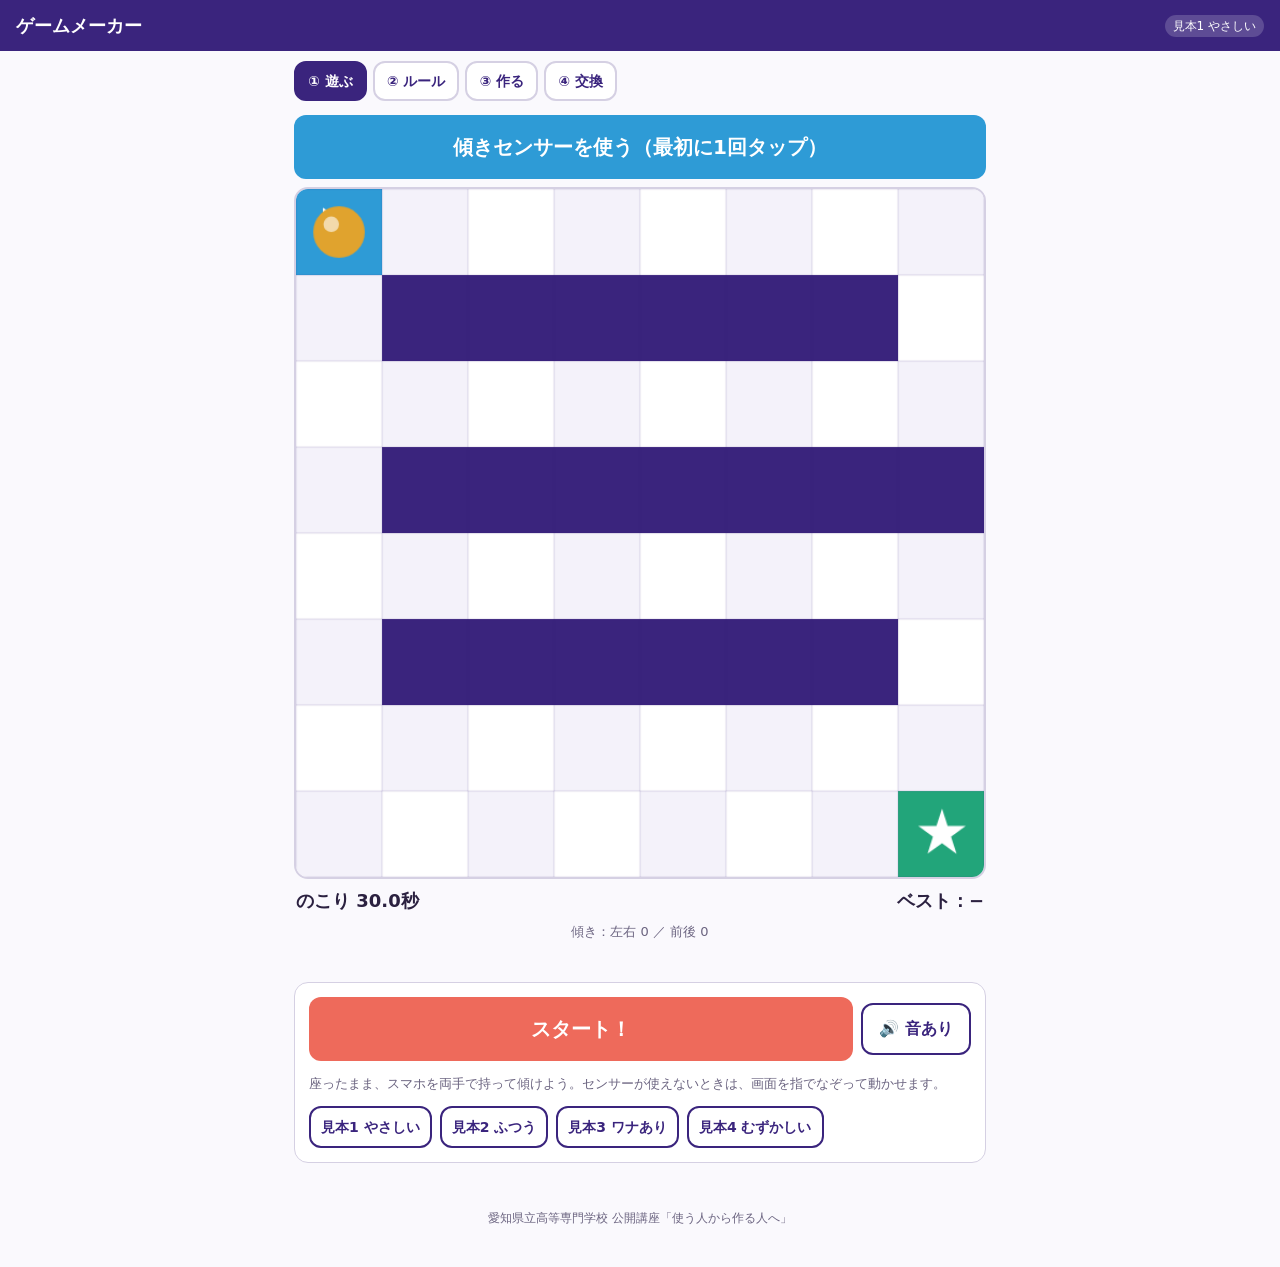
==== apps/game/index.html @ b2febe2c "第3弾ゲームに見本4（むずかしい）を追加、第2弾の写真クイズを7問にしぼる Co-Authored-By: Claude Opus 5.5 <noreply@anthropic.com> Claude" ====
<!DOCTYPE html>
<html lang="ja">
<head>
<meta charset="utf-8">
<meta name="viewport" content="width=device-width, initial-scale=1, maximum-scale=1, user-scalable=no">
<title>ゲームメーカー</title>
<link rel="stylesheet" href="../../common/style.css">
<style>
  #cv { width: 100%; aspect-ratio: 1/1; display: block; border-radius: 14px; background: #fff; touch-action: none; border: 2px solid var(--rule); }
  .hud { display: flex; justify-content: space-between; font-weight: 700; font-size: 18px; margin: 8px 2px; }
  .sensor { font-size: 13px; color: var(--sub); text-align: center; }
  .msg { text-align: center; font-size: 26px; font-weight: 800; min-height: 40px; }
  .tools { display: grid; grid-template-columns: repeat(5, 1fr); gap: 6px; }
  .tools button { font-size: 13px; min-height: 48px; padding: 4px; background: #fff; color: var(--ink); border: 2px solid var(--rule); flex-direction: column; gap: 0; }
  .tools button i { display: block; width: 20px; height: 20px; border-radius: 4px; margin-bottom: 2px; }
  .tools button.on { border-color: var(--pur); outline: 3px solid var(--amb); }
  .sl { display: grid; grid-template-columns: 90px 1fr 44px; gap: 8px; align-items: center; margin: 6px 0; }
  .sl b { font-size: 15px; } .sl span { font-weight: 700; text-align: right; }
  .topics button { font-size: 14px; min-height: 42px; padding: 6px 10px; }
  .grid8 { display: grid; grid-template-columns: repeat(8, 1fr); gap: 2px; font-family: ui-monospace, monospace; font-size: 16px; text-align: center; }
  .grid8 span { background: var(--pur-t); border-radius: 4px; padding: 2px 0; }
  .stages button { font-size: 14px; min-height: 42px; padding: 6px 10px; }
</style>
</head>
<body>
<header class="app"><h1>ゲームメーカー</h1><span class="tag" id="title">傾け迷路</span></header>
<nav class="tabs">
  <button data-tab="play" class="on">① 遊ぶ</button>
  <button data-tab="rule">② ルール</button>
  <button data-tab="edit">③ 作る</button>
  <button data-tab="share">④ 交換</button>
</nav>
<main>
  <button class="big sky" id="perm">傾きセンサーを使う（最初に1回タップ）</button>
  <div style="height:8px"></div>
  <canvas id="cv" width="640" height="640"></canvas>
  <div class="hud"><span id="tm">のこり 30.0秒</span><span id="best">ベスト：−</span></div>
  <div class="sensor" id="sensor">傾き：左右 0 ／ 前後 0</div>
  <div class="msg" id="msg"></div>

  <section id="play">
    <div class="card">
      <div class="row"><button class="big coral grow" id="go">スタート！</button><button class="ghost" id="snd" style="min-width:96px">🔊 音あり</button></div>
      <p class="muted">座ったまま、スマホを両手で持って傾けよう。センサーが使えないときは、画面を指でなぞって動かせます。</p>
      <div class="row stages" id="stages"></div>
    </div>
  </section>

  <section id="rule" class="hidden">
    <div class="card">
      <h2>ルールの数字を変えてみよう</h2>
      <div class="sl"><b>重力</b><input type="range" id="rg" min="0" max="10" value="5"><span id="vg">5</span></div>
      <div class="sl"><b>速さの上限</b><input type="range" id="rv" min="1" max="10" value="6"><span id="vv">6</span></div>
      <div class="sl"><b>制限時間</b><input type="range" id="rt" min="5" max="90" step="5" value="30"><span id="vt">30</span></div>
      <p class="note">数字を入れておく「箱」を、変数といいます。変えたら、すぐに遊んで確かめよう。</p>
      <p class="muted">お題に合うように、数字を変えてみよう</p>
      <div class="row topics">
        <button class="ghost" data-p="1,4,40">ふわふわ迷路</button><button class="ghost" data-p="6,10,30">スピード迷路</button><button class="ghost" data-p="5,6,10">あせる迷路</button>
      </div>
    </div>
  </section>

  <section id="edit" class="hidden">
    <div class="card">
      <h2>ステージを作ろう（8×8マス）</h2>
      <div class="tools" id="tools">
        <button data-c="1" class="on"><i style="background:#3A247D"></i>かべ</button>
        <button data-c="2"><i style="background:#2E9BD6"></i>スタート</button>
        <button data-c="3"><i style="background:#22A57A"></i>ゴール</button>
        <button data-c="4"><i style="background:#EE6A5B"></i>ワナ</button>
        <button data-c="0"><i style="background:#fff;border:1px solid #ccc"></i>消す</button>
      </div>
      <p class="muted">マスをタップして置きます。▶がスタート、★がゴール。ワナにふれるとスタートにもどります。</p>
      <div class="row topics" style="margin:6px 0">
        <span class="muted">お題：</span><button class="ghost" data-t="うずまき迷路">うずまき迷路</button><button class="ghost" data-t="ワナだらけ迷路">ワナだらけ迷路</button><button class="ghost" data-t="一本道？迷路">一本道？迷路</button>
      </div>
      <input type="text" id="sname" maxlength="16" placeholder="ステージの名前（本名は入れない）">
      <div style="height:8px"></div>
      <div class="row"><button class="mint grow" id="test">テストプレイ</button><button class="ghost" id="clear">全部消す</button></div>
      <p class="muted" id="emsg">自分で1回クリアできたら完成です。</p>
    </div>
    <div class="card">
      <h2>ステージは「データ」でできている</h2>
      <div class="grid8" id="data"></div>
      <p class="muted">0＝空き　1＝かべ　2＝スタート　3＝ゴール　4＝ワナ</p>
    </div>
  </section>

  <section id="share" class="hidden">
    <div class="card" style="text-align:center">
      <h2>QRコードで交換しよう</h2>
      <p class="muted">友達がこのQRコードをカメラで読むと、同じステージで遊べます。サーバーには保存しません。</p>
      <div class="qrbox"><canvas id="qr"></canvas></div>
      <p class="muted" id="qmsg"></p>
      <p class="note" style="text-align:left">QRコードに入れるのは、ステージのデータ（64マスの数字・ルールの数字・ステージの名前）だけ。本名・学校名・写真は入れません。</p>
    </div>
    <div class="card">
      <h2>遊んでもらったら、感想を伝えよう</h2>
      <p>① よかったところは？　② むずかしかったところは？　③ こうしたら、もっと楽しくなる！</p>
    </div>
  </section>
</main>
<footer class="app">愛知県立高等専門学校 公開講座「使う人から作る人へ」</footer>
<script src="../../common/qrcode.js"></script>
<script src="../../common/api.js"></script>
<script>
(function () {
  "use strict";
  var $ = function (id) { return document.getElementById(id); };
  var N = 8, cv = $("cv"), g = cv.getContext("2d"), CS = cv.width / N;
  var SAMPLES = [
    { name: "見本1 やさしい", g: 5, v: 6, t: 30, m: "2000000001111110000000000111111100000000011111100000000000000003" },
    { name: "見本2 ふつう", g: 5, v: 6, t: 30, m: "2000000011111110000010000110101101000000010111100001001011000113" },
    { name: "見本3 ワナあり", g: 6, v: 7, t: 25, m: "2000400001110110000000400111011000040000011101104000000001110003" },
    // 見本4：上級。じぐざぐの長い道で、まっすぐの道の横と曲がり角の外側にワナ（内側の角にはワナを置かない）。速さも上がる
    { name: "見本4 むずかしい", g: 7, v: 8, t: 30, m: "2000000111141101100000011011111140000001111141014000000413111111" }
  ];
  // ---- 効果音（音のファイルは使わず、その場で「ド・ミ・ソ」などの音を作る） ----
  var AC = null, soundOn = true, lastBump = 0;
  try { soundOn = localStorage.getItem("gm_sound") !== "0"; } catch (e) {}
  function ac() {
    if (!AC) { var C = window.AudioContext || window.webkitAudioContext; if (!C) return null; AC = new C(); }
    if (AC.state === "suspended") AC.resume();
    return AC;
  }
  function tone(freq, t0, dur, type, vol) {
    var a = ac(); if (!a || !soundOn) return;
    var o = a.createOscillator(), v = a.createGain(), s = a.currentTime + t0;
    o.type = type || "sine"; o.frequency.value = freq;
    v.gain.setValueAtTime(0.0001, s); v.gain.exponentialRampToValueAtTime(vol || 0.15, s + 0.01); v.gain.exponentialRampToValueAtTime(0.0001, s + dur);
    o.connect(v); v.connect(a.destination); o.start(s); o.stop(s + dur + 0.03);
  }
  var SND = {
    start: function () { tone(660, 0, 0.1, "square", 0.06); tone(880, 0.1, 0.12, "square", 0.06); },
    clear: function () { [523, 659, 784, 1047].forEach(function (f, i) { tone(f, i * 0.11, 0.2, "triangle", 0.18); }); },
    trap: function () { tone(330, 0, 0.12, "sawtooth", 0.08); tone(196, 0.12, 0.3, "sawtooth", 0.08); },
    timeup: function () { tone(392, 0, 0.2, "square", 0.07); tone(262, 0.22, 0.4, "square", 0.07); },
    bump: function () { var n = performance.now(); if (n - lastBump > 150) { lastBump = n; tone(150, 0, 0.06, "sine", 0.12); } }
  };
  function sndLabel() { $("snd").textContent = soundOn ? "🔊 音あり" : "🔇 音なし"; }
  var stage = null, editing = null, rules = { g: 5, v: 6, t: 30 }, tool = 1, clearedEdit = false;
  var ball = null, run = false, last = 0, left = 0, tilt = { x: 0, y: 0 }, touchTilt = null, fromEdit = false;

  // ---- タブ ----
  function tab(name) {
    Array.prototype.forEach.call(document.querySelectorAll(".tabs button"), function (x) { x.classList.toggle("on", x.getAttribute("data-tab") === name); });
    ["play", "rule", "edit", "share"].forEach(function (t) { $(t).classList.toggle("hidden", t !== name); });
    if (name === "edit") { stopGame(); draw(); showData(); }
    if (name === "share") makeQR();
  }
  Array.prototype.forEach.call(document.querySelectorAll(".tabs button"), function (b) { b.onclick = function () { tab(b.getAttribute("data-tab")); }; });

  // ---- ステージのデータ ----
  function parse(m) { var a = []; for (var i = 0; i < N * N; i++) a.push(+(m[i] || 0)); return a; }
  function load(s) { stopGame(); stage = { name: s.name, map: parse(s.m) }; rules = { g: s.g, v: s.v, t: s.t }; syncRules(); $("title").textContent = s.name; resetBall(); draw(); bestShow(); }
  function encode(name, map) { return "#s=" + map.join("") + "&g=" + rules.g + "&v=" + rules.v + "&t=" + rules.t + "&n=" + encodeURIComponent(name || "なまえなし"); }
  function fromHash() {
    var h = new URLSearchParams(location.hash.slice(1)); var m = h.get("s");
    if (!m || !/^[0-4]{64}$/.test(m)) return null;
    return { name: "友達のステージ：" + (h.get("n") || ""), m: m, g: clamp(+h.get("g"), 0, 10, 5), v: clamp(+h.get("v"), 1, 10, 6), t: clamp(+h.get("t"), 5, 90, 30) };
  }
  function clamp(x, a, b, d) { return isFinite(x) ? Math.max(a, Math.min(b, x)) : d; }
  SAMPLES.forEach(function (s) { var b = document.createElement("button"); b.className = "ghost"; b.textContent = s.name; b.onclick = function () { fromEdit = false; load(s); $("msg").textContent = ""; }; $("stages").appendChild(b); });

  // ---- ルール ----
  function syncRules() { $("rg").value = rules.g; $("rv").value = rules.v; $("rt").value = rules.t; $("vg").textContent = rules.g; $("vv").textContent = rules.v; $("vt").textContent = rules.t; left = rules.t; hud(); }
  ["g", "v", "t"].forEach(function (k) { $("r" + k).oninput = function () { rules[k] = +this.value; $("v" + k).textContent = this.value; if (k === "t") { left = rules.t; hud(); } }; });
  Array.prototype.forEach.call(document.querySelectorAll("[data-p]"), function (b) {
    b.onclick = function () { var p = b.getAttribute("data-p").split(","); rules = { g: +p[0], v: +p[1], t: +p[2] }; syncRules(); $("msg").textContent = b.textContent + "のルールにしました"; };
  });

  // ---- 傾きセンサー ----
  function onTilt(e) {
    var gx = e.gamma || 0, by = e.beta || 0;           // 左右（gamma）と前後（beta）
    tilt.x = Math.max(-30, Math.min(30, gx)) / 30; tilt.y = Math.max(-30, Math.min(30, by - 20)) / 30;   // 少し手前に傾けて持つのを「水平」とみなす
    $("sensor").textContent = "傾き：左右 " + Math.round(gx) + " ／ 前後 " + Math.round(by) + "（センサーの数字）";
  }
  $("perm").onclick = function () {
    var D = window.DeviceOrientationEvent;
    if (D && typeof D.requestPermission === "function") {
      D.requestPermission().then(function (s) { if (s === "granted") { window.addEventListener("deviceorientation", onTilt); $("perm").classList.add("hidden"); } else $("msg").textContent = "センサーが使えません。指で動かしてね"; })
        .catch(function () { $("msg").textContent = "センサーが使えません。指で動かしてね"; });
    } else if (D) { window.addEventListener("deviceorientation", onTilt); $("perm").classList.add("hidden"); }
    else $("msg").textContent = "このブラウザはセンサーが使えません。指で動かしてね";
  };
  // 指で動かす（センサーの代わり）
  var tp = null;
  cv.addEventListener("pointerdown", function (e) {
    if (!$("edit").classList.contains("hidden") && !run) { editTap(e); return; }
    tp = rel(e); touchTilt = { x: 0, y: 0 }; cv.setPointerCapture(e.pointerId);
  });
  cv.addEventListener("pointermove", function (e) { if (!tp) return; var p = rel(e); touchTilt = { x: Math.max(-1, Math.min(1, (p.x - tp.x) / 120)), y: Math.max(-1, Math.min(1, (p.y - tp.y) / 120)) }; });
  function endTouch() { tp = null; touchTilt = null; }
  cv.addEventListener("pointerup", endTouch); cv.addEventListener("pointercancel", endTouch);
  var keys = {};
  window.addEventListener("keydown", function (e) { keys[e.key] = 1; }); window.addEventListener("keyup", function (e) { delete keys[e.key]; });
  function rel(e) { var r = cv.getBoundingClientRect(); return { x: (e.clientX - r.left) * cv.width / r.width, y: (e.clientY - r.top) * cv.height / r.height }; }

  // ---- ゲーム ----
  function findCell(code) { var i = stage.map.indexOf(code); return i < 0 ? null : { x: i % N, y: Math.floor(i / N) }; }
  function resetBall() { var s = findCell(2) || { x: 0, y: 0 }; ball = { x: s.x + .5, y: s.y + .5, vx: 0, vy: 0, r: .3 }; }
  function cell(x, y) { if (x < 0 || y < 0 || x >= N || y >= N) return 1; return stage.map[y * N + x]; }
  function hitWall(x, y, r) {
    for (var cy = Math.floor(y - r); cy <= Math.floor(y + r); cy++) for (var cx = Math.floor(x - r); cx <= Math.floor(x + r); cx++) {
      if (cell(cx, cy) !== 1) continue;
      var nx = Math.max(cx, Math.min(x, cx + 1)), ny = Math.max(cy, Math.min(y, cy + 1));
      if ((nx - x) * (nx - x) + (ny - y) * (ny - y) < r * r) return true;
    }
    return false;
  }
  function hud() { $("tm").textContent = "のこり " + Math.max(0, left).toFixed(1) + "秒"; }
  function bestKey() { return "gm_best_" + (stage ? stage.map.join("") : "") + rules.g + rules.v + rules.t; }
  function bestShow() { var b = null; try { b = localStorage.getItem(bestKey()); } catch (e) {} $("best").textContent = "ベスト：" + (b ? (+b).toFixed(1) + "秒" : "−"); }
  function startGame() { if (!stage) return; resetBall(); left = rules.t; run = true; last = performance.now(); $("msg").textContent = ""; SND.start(); requestAnimationFrame(step); }
  function stopGame() { run = false; }
  $("go").onclick = function () { fromEdit = false; startGame(); };
  $("snd").onclick = function () { soundOn = !soundOn; try { localStorage.setItem("gm_sound", soundOn ? "1" : "0"); } catch (e) {} sndLabel(); if (soundOn) tone(660, 0, 0.1, "square", 0.06); };
  function step(now) {
    if (!run) return;
    var dt = Math.min(0.05, (now - last) / 1000); last = now;
    var t = touchTilt || tilt;
    if (keys.ArrowLeft || keys.ArrowRight || keys.ArrowUp || keys.ArrowDown) t = { x: (keys.ArrowRight ? 1 : 0) - (keys.ArrowLeft ? 1 : 0), y: (keys.ArrowDown ? 1 : 0) - (keys.ArrowUp ? 1 : 0) };
    var acc = rules.g * 2.2, vmax = rules.v * 0.9;
    ball.vx = (ball.vx + t.x * acc * dt) * 0.985; ball.vy = (ball.vy + t.y * acc * dt) * 0.985;
    var sp = Math.hypot(ball.vx, ball.vy); if (sp > vmax) { ball.vx *= vmax / sp; ball.vy *= vmax / sp; }
    // もし かべに当たったら、止める（x と y を別々に調べる）
    // もし かべに強く当たったら、「コツッ」と鳴らす
    var nx = ball.x + ball.vx * dt; if (hitWall(nx, ball.y, ball.r)) { if (Math.abs(ball.vx) > 1.5) SND.bump(); ball.vx = 0; } else ball.x = nx;
    var ny = ball.y + ball.vy * dt; if (hitWall(ball.x, ny, ball.r)) { if (Math.abs(ball.vy) > 1.5) SND.bump(); ball.vy = 0; } else ball.y = ny;
    var c = cell(Math.floor(ball.x), Math.floor(ball.y));
    if (c === 4) { resetBall(); SND.trap(); $("msg").textContent = "ワナ！ スタートにもどる"; }
    left -= dt; hud(); draw();
    if (c === 3) {
      run = false; SND.clear(); var tm = rules.t - left; $("msg").textContent = "クリア！ " + tm.toFixed(1) + "秒";
      try { var k = bestKey(), b = +localStorage.getItem(k); if (!b || tm < b) localStorage.setItem(k, tm.toFixed(2)); } catch (e) {}
      bestShow();
      if (fromEdit) { clearedEdit = true; $("emsg").textContent = "完成！「④ 交換」でQRコードにしよう。"; $("emsg").className = "ok"; }
      return;
    }
    if (left <= 0) { run = false; SND.timeup(); $("msg").textContent = "タイムアップ"; return; }
    requestAnimationFrame(step);
  }
  var COL = { 1: "#3A247D", 2: "#2E9BD6", 3: "#22A57A", 4: "#EE6A5B" };
  function draw() {
    var m = (!$("edit").classList.contains("hidden") && !run && editing) ? editing : (stage && stage.map);
    g.clearRect(0, 0, cv.width, cv.height);
    if (!m) return;
    for (var y = 0; y < N; y++) for (var x = 0; x < N; x++) {
      var c = m[y * N + x];
      g.fillStyle = c ? COL[c] : (((x + y) % 2) ? "#F4F2FA" : "#FFFFFF");
      g.fillRect(x * CS, y * CS, CS, CS);
      if (c === 3 || c === 2) { g.fillStyle = "#fff"; g.font = "bold " + (CS * .55) + "px sans-serif"; g.textAlign = "center"; g.textBaseline = "middle"; g.fillText(c === 3 ? "★" : "▶", x * CS + CS / 2, y * CS + CS / 2 + 2); }
      if (c === 4) { g.fillStyle = "#fff"; g.font = "bold " + (CS * .5) + "px sans-serif"; g.textAlign = "center"; g.textBaseline = "middle"; g.fillText("×", x * CS + CS / 2, y * CS + CS / 2); }
    }
    g.strokeStyle = "rgba(58,36,125,.15)"; g.lineWidth = 1;
    for (var i = 0; i <= N; i++) { g.beginPath(); g.moveTo(i * CS, 0); g.lineTo(i * CS, cv.height); g.stroke(); g.beginPath(); g.moveTo(0, i * CS); g.lineTo(cv.width, i * CS); g.stroke(); }
    if (ball && (run || $("edit").classList.contains("hidden"))) {
      g.fillStyle = "#E0A32E"; g.beginPath(); g.arc(ball.x * CS, ball.y * CS, ball.r * CS, 0, 7); g.fill();
      g.fillStyle = "rgba(255,255,255,.6)"; g.beginPath(); g.arc(ball.x * CS - ball.r * CS * .3, ball.y * CS - ball.r * CS * .3, ball.r * CS * .3, 0, 7); g.fill();
    }
  }

  // ---- ステージを作る ----
  editing = new Array(N * N).fill(0); editing[0] = 2; editing[N * N - 1] = 3;
  Array.prototype.forEach.call($("tools").querySelectorAll("button"), function (b) {
    b.onclick = function () { tool = +b.getAttribute("data-c"); Array.prototype.forEach.call($("tools").querySelectorAll("button"), function (x) { x.classList.toggle("on", x === b); }); };
  });
  Array.prototype.forEach.call(document.querySelectorAll("[data-t]"), function (b) { b.onclick = function () { $("sname").value = b.getAttribute("data-t"); }; });
  function editTap(e) {
    var p = rel(e), x = Math.floor(p.x / CS), y = Math.floor(p.y / CS); if (x < 0 || y < 0 || x >= N || y >= N) return;
    var i = y * N + x;
    if (tool === 2 || tool === 3) { var j = editing.indexOf(tool); if (j >= 0) editing[j] = 0; editing[i] = tool; }
    else if (tool === 1) editing[i] = editing[i] === 1 ? 0 : 1;
    else editing[i] = tool;
    clearedEdit = false; $("emsg").className = "muted"; $("emsg").textContent = "自分で1回クリアできたら完成です。";
    draw(); showData();
  }
  function showData() { $("data").innerHTML = editing.map(function (c) { return "<span>" + c + "</span>"; }).join(""); }
  function pathOK(m) {
    var s = m.indexOf(2), t = m.indexOf(3); if (s < 0 || t < 0) return false;
    var seen = {}, q = [s]; seen[s] = 1;
    while (q.length) { var i = q.shift(); if (i === t) return true; var x = i % N, y = Math.floor(i / N);
      [[1, 0], [-1, 0], [0, 1], [0, -1]].forEach(function (d) { var X = x + d[0], Y = y + d[1], j = Y * N + X; if (X >= 0 && Y >= 0 && X < N && Y < N && !seen[j] && m[j] !== 1 && m[j] !== 4) { seen[j] = 1; q.push(j); } }); }
    return false;
  }
  $("test").onclick = function () {
    if (editing.indexOf(2) < 0 || editing.indexOf(3) < 0) { $("emsg").className = "warn"; $("emsg").textContent = "スタートとゴールを置いてね。"; return; }
    if (!pathOK(editing)) { $("emsg").className = "warn"; $("emsg").textContent = "スタートからゴールまでの道がありません。かべを直そう。"; return; }
    stage = { name: $("sname").value || "わたしのステージ", map: editing.slice() }; $("title").textContent = stage.name;
    fromEdit = true; tab("play"); startGame();
  };
  $("clear").onclick = function () { editing = new Array(N * N).fill(0); clearedEdit = false; draw(); showData(); };

  // ---- 交換（QRコード） ----
  function makeQR() {
    var m = clearedEdit ? editing : (stage ? stage.map : editing);
    var name = clearedEdit ? ($("sname").value || "わたしのステージ") : (stage ? stage.name.replace(/^友達のステージ：/, "") : "");
    var url = location.href.split("#")[0] + encode(name, m);
    drawQR($("qr"), url, 280);
    $("qmsg").textContent = clearedEdit ? "あなたのステージ「" + name + "」" : "いま遊んでいるステージです（作ったステージは、テストプレイでクリアするとここに出ます）";
  }

  // ---- はじめ ----
  sndLabel();
  var h = fromHash(); load(h || SAMPLES[0]);
  if (h) $("msg").textContent = "友達のステージが届きました！ スタートを押そう";
  window.addEventListener("hashchange", function () { var x = fromHash(); if (x) { load(x); tab("play"); } });
  showData();
})();
</script>
</body>
</html>
---- common/style.css ----
/* 公開講座「使う人から作る人へ」 自作アプリ共通のデザイン（スマホ向け） */
:root {
  --pur: #3A247D; --pur-t: #ECE8F6;
  --sky: #2E9BD6; --sky-t: #E3F2FB;
  --mint: #22A57A; --mint-t: #E0F4EC;
  --amb: #E0A32E; --amb-t: #FCF1DC;
  --coral: #EE6A5B; --coral-t: #FDE7E4;
  --ink: #2B2140; --sub: #6B6480; --rule: #D5D0E3; --bg: #FAF9FD;
  --radius: 14px;
}
* { box-sizing: border-box; }
html, body { margin: 0; padding: 0; }
body {
  font-family: "Hiragino Sans", "Hiragino Kaku Gothic ProN", "Meiryo", "Noto Sans JP", system-ui, sans-serif;
  color: var(--ink); background: var(--bg); line-height: 1.5;
  -webkit-text-size-adjust: 100%; -webkit-tap-highlight-color: transparent;
}
header.app {
  background: var(--pur); color: #fff; padding: 12px 16px;
  display: flex; align-items: center; gap: 10px; position: sticky; top: 0; z-index: 10;
}
header.app h1 { font-size: 18px; margin: 0; font-weight: 700; flex: 1; }
header.app .tag { font-size: 12px; background: rgba(255,255,255,.18); padding: 2px 8px; border-radius: 99px; }
main { max-width: 720px; margin: 0 auto; padding: 14px; }
main.wide { max-width: 1280px; }
.card { background: #fff; border: 1px solid var(--rule); border-radius: var(--radius); padding: 14px; margin: 0 0 12px; }
.card h2 { font-size: 17px; margin: 0 0 8px; }
.muted { color: var(--sub); font-size: 13px; }
.row { display: flex; gap: 8px; flex-wrap: wrap; align-items: center; }
.grow { flex: 1; }
button, .btn {
  font: inherit; font-weight: 700; font-size: 16px; border: 0; border-radius: 12px;
  padding: 12px 16px; background: var(--pur); color: #fff; cursor: pointer; min-height: 48px;
  display: inline-flex; align-items: center; justify-content: center; gap: 6px; text-decoration: none;
}
button:active, .btn:active { transform: scale(.98); }
button:disabled { opacity: .45; }
button.sky { background: var(--sky); } button.mint { background: var(--mint); }
button.amb { background: var(--amb); } button.coral { background: var(--coral); }
button.ghost { background: #fff; color: var(--pur); border: 2px solid var(--pur); }
button.big { width: 100%; font-size: 20px; min-height: 64px; }
button.sel { outline: 4px solid var(--amb); outline-offset: 2px; }
input[type=text], select, textarea {
  font: inherit; font-size: 17px; width: 100%; padding: 10px 12px; border: 2px solid var(--rule);
  border-radius: 10px; background: #fff; color: var(--ink);
}
input[type=range] { width: 100%; accent-color: var(--pur); }
.tabs { display: flex; gap: 6px; overflow-x: auto; padding: 10px 14px 0; max-width: 720px; margin: 0 auto; }
.tabs button { background: #fff; color: var(--pur); border: 2px solid var(--rule); font-size: 14px; min-height: 40px; padding: 6px 12px; white-space: nowrap; }
.tabs button.on { background: var(--pur); color: #fff; border-color: var(--pur); }
.hidden { display: none !important; }
.note { background: var(--amb-t); border-radius: 10px; padding: 10px 12px; font-size: 14px; }
.ok { background: var(--mint-t); border-radius: 10px; padding: 10px 12px; }
.warn { background: var(--coral-t); border-radius: 10px; padding: 10px 12px; }
.bar { height: 30px; background: var(--pur-t); border-radius: 8px; overflow: hidden; position: relative; }
.bar > i { display: block; height: 100%; background: var(--sky); transition: width .4s; }
.bar > b { position: absolute; left: 10px; right: 6.8em; top: 4px; font-size: 15px; white-space: nowrap; overflow: hidden; text-overflow: ellipsis; }
.bar > span { position: absolute; right: 10px; top: 4px; font-size: 15px; font-weight: 700; }
.status { position: fixed; right: 10px; bottom: 10px; font-size: 12px; padding: 4px 10px; border-radius: 99px; background: #fff; border: 1px solid var(--rule); color: var(--sub); z-index: 20; }
.status.online::before { content: "● "; color: var(--mint); }
.status.local::before { content: "● "; color: var(--amb); }
.status.error::before { content: "● "; color: var(--coral); }
.qrbox { background: #fff; padding: 10px; border-radius: 12px; display: inline-block; }
.qrbox canvas, .qrbox img { display: block; }
video, canvas { max-width: 100%; }
.cam { width: 100%; border-radius: 12px; background: #111; aspect-ratio: 4 / 3; object-fit: cover; display: block; }
footer.app { text-align: center; color: var(--sub); font-size: 12px; padding: 20px 10px 40px; }
footer.app a { color: var(--sub); }
/* 先生の画面（スクリーンに映す） */
body.screen { font-size: 20px; }
body.screen header.app h1 { font-size: 24px; }
body.screen .bar { height: 54px; } body.screen .bar > b, body.screen .bar > span { font-size: 24px; top: 11px; }
body.screen .note, body.screen .ok, body.screen .warn { font-size: 20px; }
body.screen .muted { font-size: 15px; }
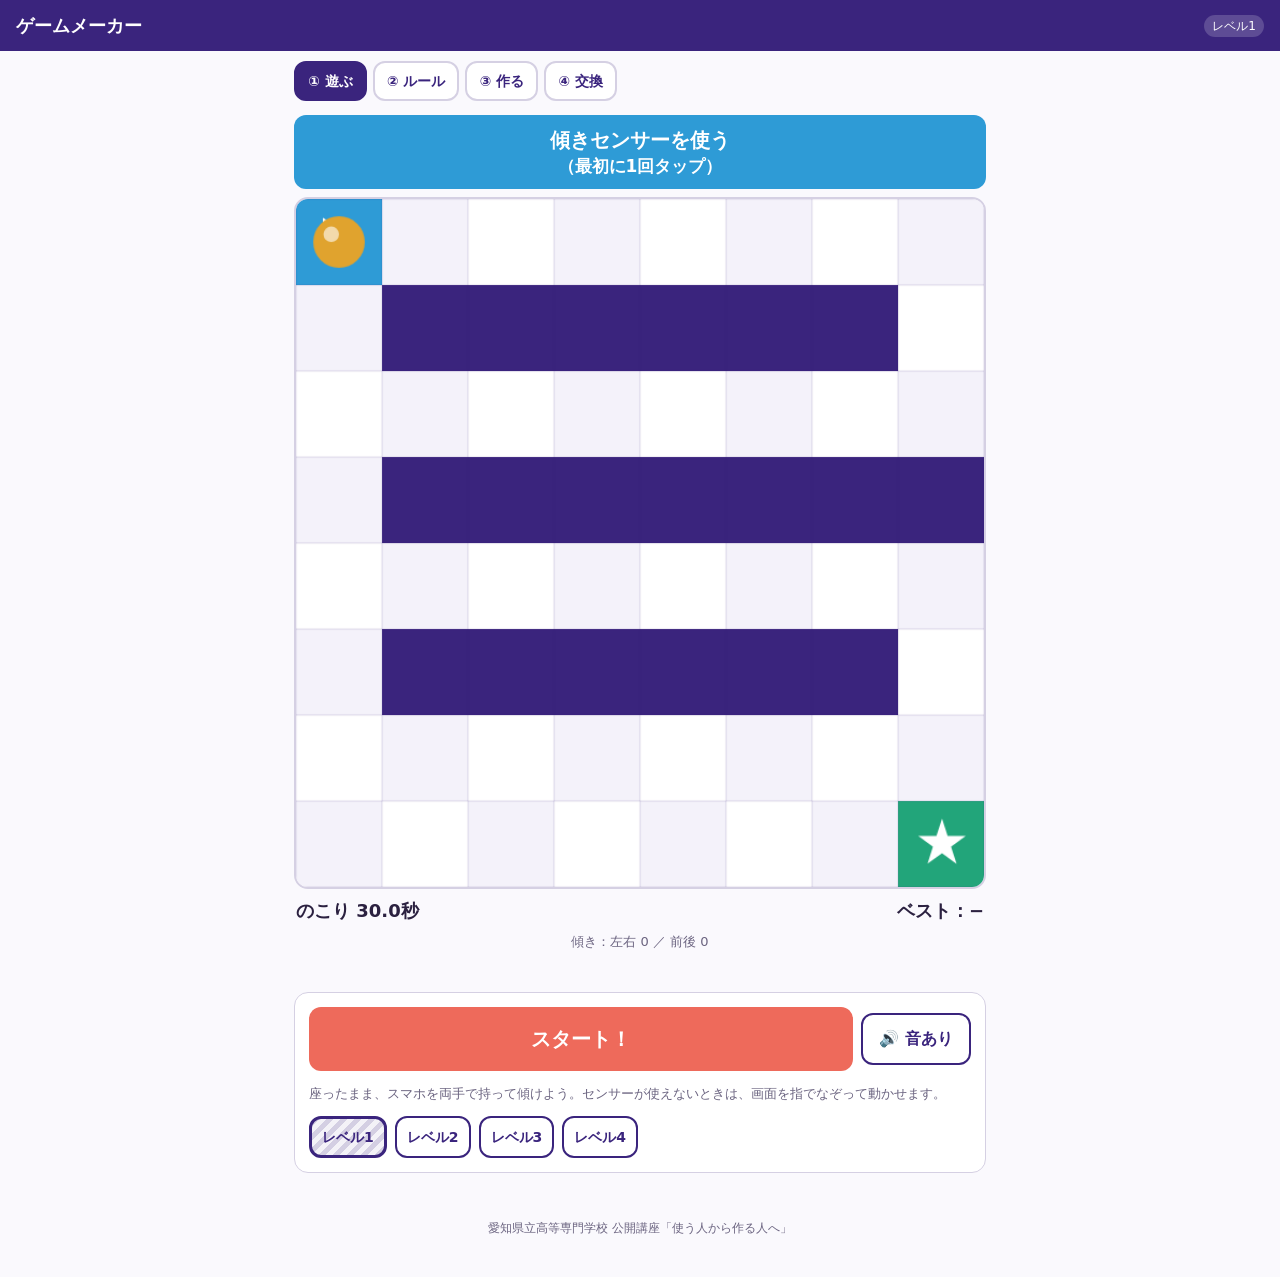
==== commit 7f1e19b6: "ゲーム：見本をレベル1〜4に（レベル4は新しい広い迷路）、選んだレベルに網掛け、傾きセンサーのボタンを2行・点滅に Co-Authored-By: Claude Opus 5.5 <noreply@a" ====
--- a/apps/game/index.html
+++ b/apps/game/index.html
@@ -20,6 +20,16 @@
   .grid8 { display: grid; grid-template-columns: repeat(8, 1fr); gap: 2px; font-family: ui-monospace, monospace; font-size: 16px; text-align: center; }
   .grid8 span { background: var(--pur-t); border-radius: 4px; padding: 2px 0; }
   .stages button { font-size: 14px; min-height: 42px; padding: 6px 10px; }
+  /* 選んでいるレベル：網掛け（ななめの線）と太い枠 */
+  .stages button.on { background: repeating-linear-gradient(135deg, rgba(58,36,125,.22) 0 5px, rgba(58,36,125,.06) 5px 10px); border-width: 3px; }
+  /* 傾きセンサーのボタン：2行にして、点滅（ゆっくり明るさと光の輪が変わる）で目立たせる */
+  #perm { flex-direction: column; gap: 2px; line-height: 1.3; animation: permBlink 1.2s ease-in-out infinite; }
+  #perm small { display: block; font-size: .85em; }
+  @keyframes permBlink {
+    0%, 100% { background: var(--sky); box-shadow: 0 0 0 0 rgba(224,163,46,.9); }
+    50% { background: #E0A32E; box-shadow: 0 0 0 10px rgba(224,163,46,0); }
+  }
+  @media (prefers-reduced-motion: reduce) { #perm { animation: none; outline: 4px solid #E0A32E; } }
 </style>
 </head>
 <body>
@@ -31,7 +41,7 @@
   <button data-tab="share">④ 交換</button>
 </nav>
 <main>
-  <button class="big sky" id="perm">傾きセンサーを使う（最初に1回タップ）</button>
+  <button class="big sky" id="perm">傾きセンサーを使う<small>（最初に1回タップ）</small></button>
   <div style="height:8px"></div>
   <canvas id="cv" width="640" height="640"></canvas>
   <div class="hud"><span id="tm">のこり 30.0秒</span><span id="best">ベスト：−</span></div>
@@ -109,11 +119,13 @@
   var $ = function (id) { return document.getElementById(id); };
   var N = 8, cv = $("cv"), g = cv.getContext("2d"), CS = cv.width / N;
   var SAMPLES = [
-    { name: "見本1 やさしい", g: 5, v: 6, t: 30, m: "2000000001111110000000000111111100000000011111100000000000000003" },
-    { name: "見本2 ふつう", g: 5, v: 6, t: 30, m: "2000000011111110000010000110101101000000010111100001001011000113" },
-    { name: "見本3 ワナあり", g: 6, v: 7, t: 25, m: "2000400001110110000000400111011000040000011101104000000001110003" },
-    // 見本4：上級。じぐざぐの長い道で、まっすぐの道の横と曲がり角の外側にワナ（内側の角にはワナを置かない）。速さも上がる
-    { name: "見本4 むずかしい", g: 7, v: 8, t: 30, m: "2000000111141101100000011011111140000001111141014000000413111111" }
+    { name: "レベル1", g: 5, v: 6, t: 30, m: "2000000001111110000000000111111100000000011111100000000000000003" },
+    // レベル2：曲がり角の先の通路に「行き止まりのワナ」。勢いよく行き過ぎるとワナ。手前でブレーキをかけて曲がる
+    { name: "レベル2", g: 6, v: 7, t: 35, m: "2000004111111011140000111101141111000004114111014000000113111141" },
+    // レベル3：通路の中のワナをよけて進む
+    { name: "レベル3", g: 6, v: 7, t: 25, m: "2000400001110110000000400111011000040000011101104000000001110003" },
+    // レベル4：広い迷路。道がいくつもあり、通路の中のワナをよけながら近道を探す
+    { name: "レベル4", g: 6, v: 7, t: 35, m: "2000400001110110000000400141011000040004010101104000000001114003" }
   ];
   // ---- 効果音（音のファイルは使わず、その場で「ド・ミ・ソ」などの音を作る） ----
   var AC = null, soundOn = true, lastBump = 0;
@@ -152,7 +164,7 @@
 
   // ---- ステージのデータ ----
   function parse(m) { var a = []; for (var i = 0; i < N * N; i++) a.push(+(m[i] || 0)); return a; }
-  function load(s) { stopGame(); stage = { name: s.name, map: parse(s.m) }; rules = { g: s.g, v: s.v, t: s.t }; syncRules(); $("title").textContent = s.name; resetBall(); draw(); bestShow(); }
+  function load(s) { stopGame(); stage = { name: s.name, map: parse(s.m) }; markStage(s.name); rules = { g: s.g, v: s.v, t: s.t }; syncRules(); $("title").textContent = s.name; resetBall(); draw(); bestShow(); }
   function encode(name, map) { return "#s=" + map.join("") + "&g=" + rules.g + "&v=" + rules.v + "&t=" + rules.t + "&n=" + encodeURIComponent(name || "なまえなし"); }
   function fromHash() {
     var h = new URLSearchParams(location.hash.slice(1)); var m = h.get("s");
@@ -160,6 +172,7 @@
     return { name: "友達のステージ：" + (h.get("n") || ""), m: m, g: clamp(+h.get("g"), 0, 10, 5), v: clamp(+h.get("v"), 1, 10, 6), t: clamp(+h.get("t"), 5, 90, 30) };
   }
   function clamp(x, a, b, d) { return isFinite(x) ? Math.max(a, Math.min(b, x)) : d; }
+  function markStage(name) { Array.prototype.forEach.call($("stages").querySelectorAll("button"), function (x) { x.classList.toggle("on", x.textContent === name); }); }
   SAMPLES.forEach(function (s) { var b = document.createElement("button"); b.className = "ghost"; b.textContent = s.name; b.onclick = function () { fromEdit = false; load(s); $("msg").textContent = ""; }; $("stages").appendChild(b); });
 
   // ---- ルール ----
@@ -286,7 +299,7 @@
   $("test").onclick = function () {
     if (editing.indexOf(2) < 0 || editing.indexOf(3) < 0) { $("emsg").className = "warn"; $("emsg").textContent = "スタートとゴールを置いてね。"; return; }
     if (!pathOK(editing)) { $("emsg").className = "warn"; $("emsg").textContent = "スタートからゴールまでの道がありません。かべを直そう。"; return; }
-    stage = { name: $("sname").value || "わたしのステージ", map: editing.slice() }; $("title").textContent = stage.name;
+    stage = { name: $("sname").value || "わたしのステージ", map: editing.slice() }; $("title").textContent = stage.name; markStage("");
     fromEdit = true; tab("play"); startGame();
   };
   $("clear").onclick = function () { editing = new Array(N * N).fill(0); clearedEdit = false; draw(); showData(); };
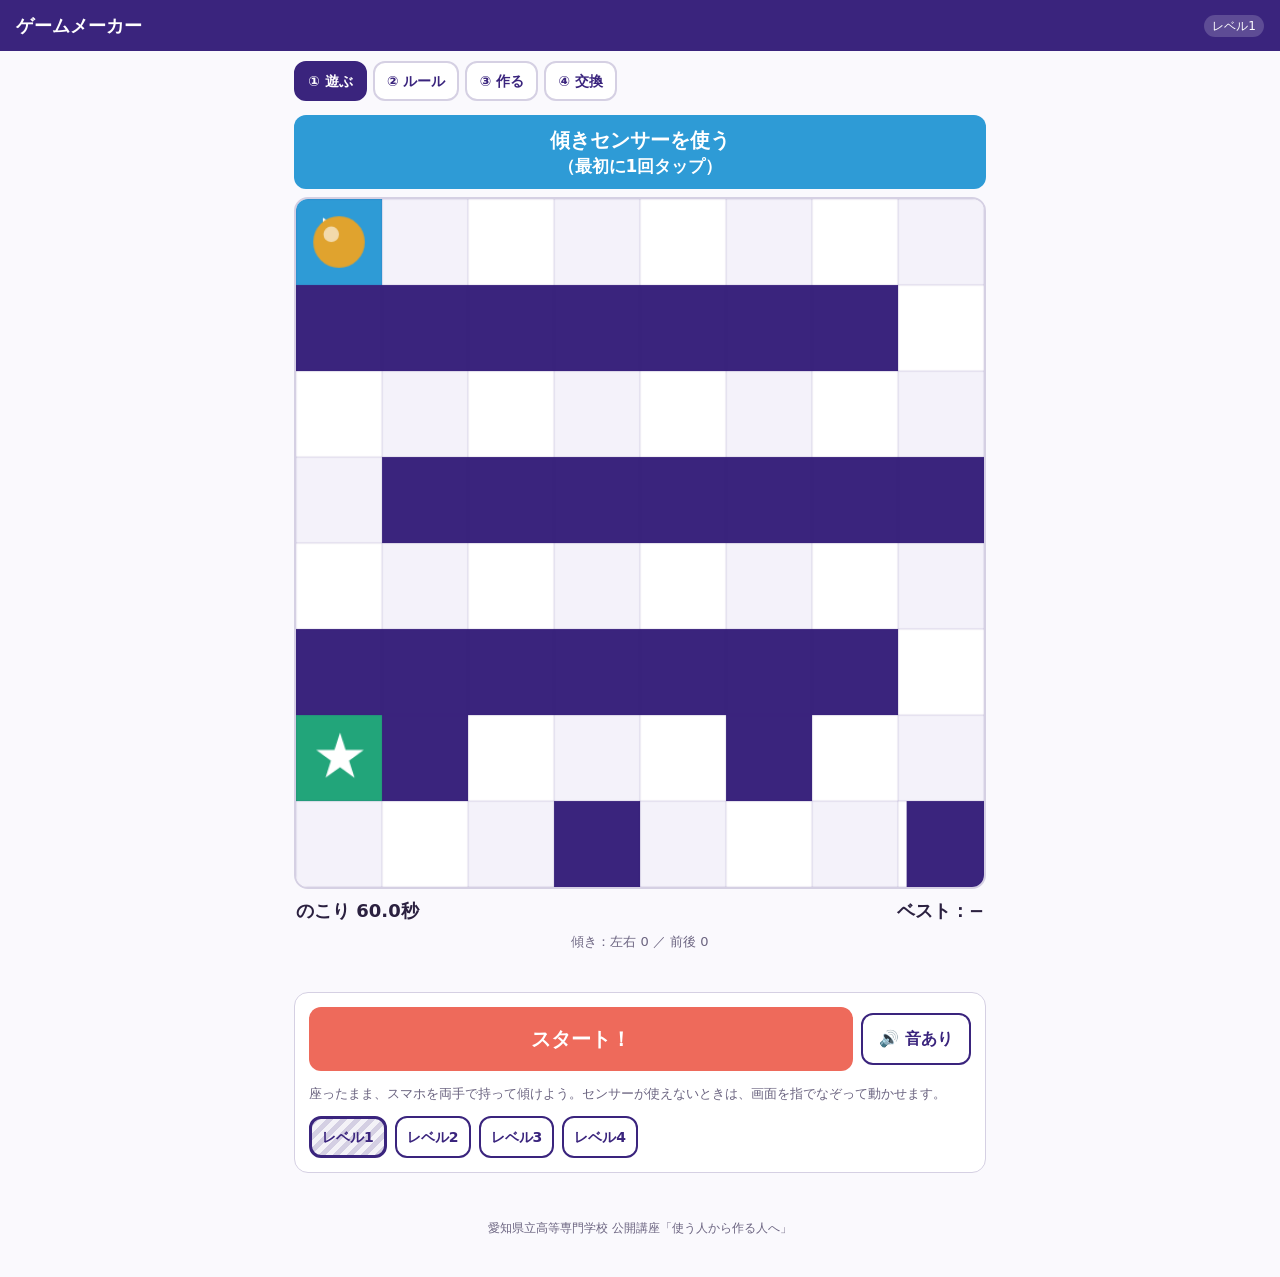
==== commit 24502aa1: "レベル1を先生の図のとおりに（長いじぐざぐ道・制限時間60秒） Co-Authored-By: Claude Opus 5.5 <noreply@anthropic.com> Claude-Sessi" ====
--- a/apps/game/index.html
+++ b/apps/game/index.html
@@ -119,13 +119,16 @@
   var $ = function (id) { return document.getElementById(id); };
   var N = 8, cv = $("cv"), g = cv.getContext("2d"), CS = cv.width / N;
   var SAMPLES = [
-    { name: "レベル1", g: 5, v: 6, t: 30, m: "2000000001111110000000000111111100000000011111100000000000000003" },
+    // レベル1：長いじぐざぐ道（ワナなし）。最後は下の段をぬってゴールへ。だれでも1分以内にクリアできるように制限時間は60秒
+    { name: "レベル1", g: 5, v: 6, t: 60, m: "2000000011111110000000000111111100000000111111103100010000010001", parts: { "7,7": [.1, 0, .9, 1] } },
     // レベル2：曲がり角の先の通路に「行き止まりのワナ」。勢いよく行き過ぎるとワナ。手前でブレーキをかけて曲がる
     { name: "レベル2", g: 6, v: 7, t: 35, m: "2000004111111011140000111101141111000004114111014000000113111141" },
     // レベル3：通路の中のワナをよけて進む
     { name: "レベル3", g: 6, v: 7, t: 25, m: "2000400001110110000000400111011000040000011101104000000001110003" },
     // レベル4：広い迷路。道がいくつもあり、通路の中のワナをよけながら近道を探す
-    { name: "レベル4", g: 6, v: 7, t: 35, m: "2000400001110110000000400141011000040004010101104000000001114003" }
+    // parts：そのマスの中で、かべやワナがある部分だけを [左, 上, はば, 高さ]（1マス＝1）で書く。のこりは通れる（へこみ）
+    { name: "レベル4", g: 6, v: 7, t: 35, m: "2000400001110110000000400141011000040004010101104000000001414003",
+      parts: { "2,3": [.05, .2, .95, .8], "3,4": [0, 0, .7, 1] } }
   ];
   // ---- 効果音（音のファイルは使わず、その場で「ド・ミ・ソ」などの音を作る） ----
   var AC = null, soundOn = true, lastBump = 0;
@@ -164,12 +167,18 @@
 
   // ---- ステージのデータ ----
   function parse(m) { var a = []; for (var i = 0; i < N * N; i++) a.push(+(m[i] || 0)); return a; }
-  function load(s) { stopGame(); stage = { name: s.name, map: parse(s.m) }; markStage(s.name); rules = { g: s.g, v: s.v, t: s.t }; syncRules(); $("title").textContent = s.name; resetBall(); draw(); bestShow(); }
-  function encode(name, map) { return "#s=" + map.join("") + "&g=" + rules.g + "&v=" + rules.v + "&t=" + rules.t + "&n=" + encodeURIComponent(name || "なまえなし"); }
+  function load(s) { stopGame(); stage = { name: s.name, map: parse(s.m), parts: s.parts || {} }; markStage(s.name); rules = { g: s.g, v: s.v, t: s.t }; syncRules(); $("title").textContent = s.name; resetBall(); draw(); bestShow(); }
+  function partsText(p) { return Object.keys(p || {}).map(function (k) { return k + ":" + p[k].join(","); }).join(";"); }
+  function partsParse(t) {
+    var p = {}; (t || "").split(";").forEach(function (u) { var a = u.split(":"); if (a.length !== 2 || !/^[0-7],[0-7]$/.test(a[0])) return;
+      var v = a[1].split(",").map(Number); if (v.length === 4 && v.every(function (n) { return isFinite(n) && n >= 0 && n <= 1; })) p[a[0]] = v; });
+    return p;
+  }
+  function encode(name, map, parts) { var pt = partsText(parts); return "#s=" + map.join("") + (pt ? "&p=" + pt : "") + "&g=" + rules.g + "&v=" + rules.v + "&t=" + rules.t + "&n=" + encodeURIComponent(name || "なまえなし"); }
   function fromHash() {
     var h = new URLSearchParams(location.hash.slice(1)); var m = h.get("s");
     if (!m || !/^[0-4]{64}$/.test(m)) return null;
-    return { name: "友達のステージ：" + (h.get("n") || ""), m: m, g: clamp(+h.get("g"), 0, 10, 5), v: clamp(+h.get("v"), 1, 10, 6), t: clamp(+h.get("t"), 5, 90, 30) };
+    return { name: "友達のステージ：" + (h.get("n") || ""), m: m, parts: partsParse(h.get("p")), g: clamp(+h.get("g"), 0, 10, 5), v: clamp(+h.get("v"), 1, 10, 6), t: clamp(+h.get("t"), 5, 90, 30) };
   }
   function clamp(x, a, b, d) { return isFinite(x) ? Math.max(a, Math.min(b, x)) : d; }
   function markStage(name) { Array.prototype.forEach.call($("stages").querySelectorAll("button"), function (x) { x.classList.toggle("on", x.textContent === name); }); }
@@ -213,16 +222,20 @@
   function findCell(code) { var i = stage.map.indexOf(code); return i < 0 ? null : { x: i % N, y: Math.floor(i / N) }; }
   function resetBall() { var s = findCell(2) || { x: 0, y: 0 }; ball = { x: s.x + .5, y: s.y + .5, vx: 0, vy: 0, r: .3 }; }
   function cell(x, y) { if (x < 0 || y < 0 || x >= N || y >= N) return 1; return stage.map[y * N + x]; }
+  // そのマスで、かべ・ワナがある四角（へこみがあれば一部だけ）
+  function box(cx, cy) { var p = stage && stage.parts && stage.parts[cx + "," + cy]; return p ? [cx + p[0], cy + p[1], p[2], p[3]] : [cx, cy, 1, 1]; }
+  function inBox(x, y, b) { return x >= b[0] && x < b[0] + b[2] && y >= b[1] && y < b[1] + b[3]; }
   function hitWall(x, y, r) {
     for (var cy = Math.floor(y - r); cy <= Math.floor(y + r); cy++) for (var cx = Math.floor(x - r); cx <= Math.floor(x + r); cx++) {
       if (cell(cx, cy) !== 1) continue;
-      var nx = Math.max(cx, Math.min(x, cx + 1)), ny = Math.max(cy, Math.min(y, cy + 1));
+      var b = box(cx, cy);
+      var nx = Math.max(b[0], Math.min(x, b[0] + b[2])), ny = Math.max(b[1], Math.min(y, b[1] + b[3]));
       if ((nx - x) * (nx - x) + (ny - y) * (ny - y) < r * r) return true;
     }
     return false;
   }
   function hud() { $("tm").textContent = "のこり " + Math.max(0, left).toFixed(1) + "秒"; }
-  function bestKey() { return "gm_best_" + (stage ? stage.map.join("") : "") + rules.g + rules.v + rules.t; }
+  function bestKey() { return "gm_best_" + (stage ? stage.map.join("") + partsText(stage.parts) : "") + rules.g + rules.v + rules.t; }
   function bestShow() { var b = null; try { b = localStorage.getItem(bestKey()); } catch (e) {} $("best").textContent = "ベスト：" + (b ? (+b).toFixed(1) + "秒" : "−"); }
   function startGame() { if (!stage) return; resetBall(); left = rules.t; run = true; last = performance.now(); $("msg").textContent = ""; SND.start(); requestAnimationFrame(step); }
   function stopGame() { run = false; }
@@ -241,7 +254,7 @@
     var nx = ball.x + ball.vx * dt; if (hitWall(nx, ball.y, ball.r)) { if (Math.abs(ball.vx) > 1.5) SND.bump(); ball.vx = 0; } else ball.x = nx;
     var ny = ball.y + ball.vy * dt; if (hitWall(ball.x, ny, ball.r)) { if (Math.abs(ball.vy) > 1.5) SND.bump(); ball.vy = 0; } else ball.y = ny;
     var c = cell(Math.floor(ball.x), Math.floor(ball.y));
-    if (c === 4) { resetBall(); SND.trap(); $("msg").textContent = "ワナ！ スタートにもどる"; }
+    if (c === 4 && inBox(ball.x, ball.y, box(Math.floor(ball.x), Math.floor(ball.y)))) { resetBall(); SND.trap(); $("msg").textContent = "ワナ！ スタートにもどる"; }
     left -= dt; hud(); draw();
     if (c === 3) {
       run = false; SND.clear(); var tm = rules.t - left; $("msg").textContent = "クリア！ " + tm.toFixed(1) + "秒";
@@ -259,11 +272,12 @@
     g.clearRect(0, 0, cv.width, cv.height);
     if (!m) return;
     for (var y = 0; y < N; y++) for (var x = 0; x < N; x++) {
-      var c = m[y * N + x];
-      g.fillStyle = c ? COL[c] : (((x + y) % 2) ? "#F4F2FA" : "#FFFFFF");
-      g.fillRect(x * CS, y * CS, CS, CS);
-      if (c === 3 || c === 2) { g.fillStyle = "#fff"; g.font = "bold " + (CS * .55) + "px sans-serif"; g.textAlign = "center"; g.textBaseline = "middle"; g.fillText(c === 3 ? "★" : "▶", x * CS + CS / 2, y * CS + CS / 2 + 2); }
-      if (c === 4) { g.fillStyle = "#fff"; g.font = "bold " + (CS * .5) + "px sans-serif"; g.textAlign = "center"; g.textBaseline = "middle"; g.fillText("×", x * CS + CS / 2, y * CS + CS / 2); }
+      var c = m[y * N + x], b = (m === (stage && stage.map) && (c === 1 || c === 4)) ? box(x, y) : [x, y, 1, 1];
+      g.fillStyle = ((x + y) % 2) ? "#F4F2FA" : "#FFFFFF"; g.fillRect(x * CS, y * CS, CS, CS);
+      if (c) { g.fillStyle = COL[c]; g.fillRect(b[0] * CS, b[1] * CS, b[2] * CS, b[3] * CS); }
+      var mx = (b[0] + b[2] / 2) * CS, my = (b[1] + b[3] / 2) * CS;
+      if (c === 3 || c === 2) { g.fillStyle = "#fff"; g.font = "bold " + (CS * .55) + "px sans-serif"; g.textAlign = "center"; g.textBaseline = "middle"; g.fillText(c === 3 ? "★" : "▶", mx, my + 2); }
+      if (c === 4) { g.fillStyle = "#fff"; g.font = "bold " + (CS * .5) + "px sans-serif"; g.textAlign = "center"; g.textBaseline = "middle"; g.fillText("×", mx, my); }
     }
     g.strokeStyle = "rgba(58,36,125,.15)"; g.lineWidth = 1;
     for (var i = 0; i <= N; i++) { g.beginPath(); g.moveTo(i * CS, 0); g.lineTo(i * CS, cv.height); g.stroke(); g.beginPath(); g.moveTo(0, i * CS); g.lineTo(cv.width, i * CS); g.stroke(); }
@@ -308,7 +322,7 @@
   function makeQR() {
     var m = clearedEdit ? editing : (stage ? stage.map : editing);
     var name = clearedEdit ? ($("sname").value || "わたしのステージ") : (stage ? stage.name.replace(/^友達のステージ：/, "") : "");
-    var url = location.href.split("#")[0] + encode(name, m);
+    var url = location.href.split("#")[0] + encode(name, m, clearedEdit ? null : (stage && stage.parts));
     drawQR($("qr"), url, 280);
     $("qmsg").textContent = clearedEdit ? "あなたのステージ「" + name + "」" : "いま遊んでいるステージです（作ったステージは、テストプレイでクリアするとここに出ます）";
   }
